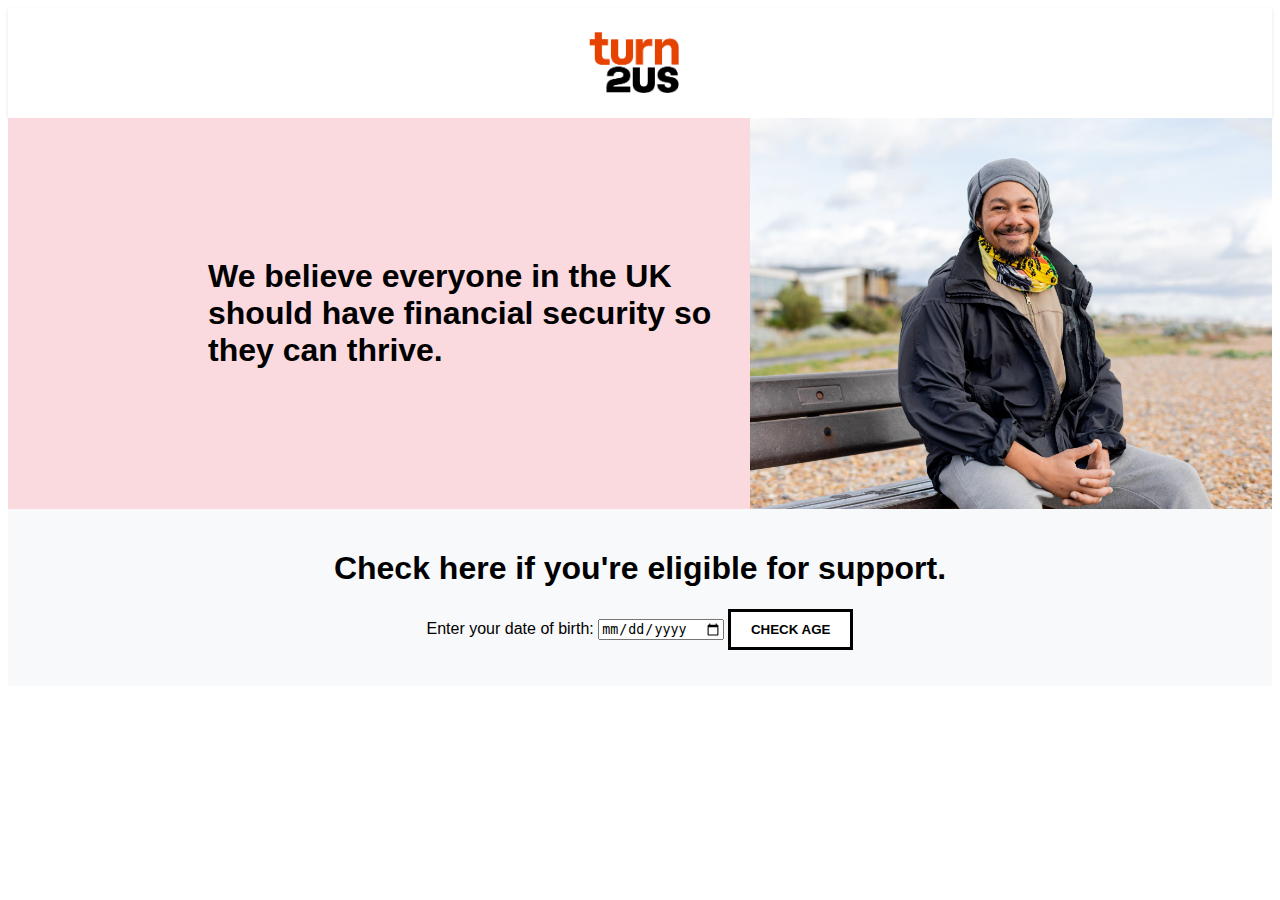
==== index.html @ b956a6eb "Create homepage layout for the website." ====
<!DOCTYPE html>
<html lang="en">
<head>
    <meta charset="UTF-8">
    <meta name="viewport" content="width=device-width, initial-scale=1.0">
    <title>Age Verification</title>
    <link rel="stylesheet" href="index.css">
</head>
<body>
    <header class="header">
        <div class="header_container">
            <div class="header__logo"> 
                <a href="/" rel="home">
                    <img src="Screenshot 2024-04-21 at 19.19.45.png" alt="Turn2Us Logo">
                </a>
            </div>
        </div>
    </header>
    
    <main>
        <div class="content-section">
            <div class="title-container">
                <h1>We believe everyone in the UK should have financial security so they can thrive.</h1>
            </div>
            <div class="image-container">
                <img src="Homepage-hero-banner-February-23-compressed-desktop.jpeg" alt="Smiling person sitting on a bench">
            </div>
        </div>
        
        <div class="horizontal-stripe2">
            <div class="container">
                <h1>Check here if you're eligible for support.</h1>
                <p></p>
                <form id="ageForm">
                    <label for="dob">Enter your date of birth:</label>
                    <input type="date" id="dob" name="dob" required>
                    <button type="submit">Check Age</button>
                    <p id="feedback"></p>
                </form>
            </div>
        </div>
        
    </main>
    <script src="index.js"></script>
</body>
</html>
---- index.css ----
body {
    font-family: "RobotoSlab","Helvetica","Arial",sans-serif;
    font-size: 1rem;
    color: #000;
    overflow-x: hidden
    
}


.header {
    background-color: #fff; 
    padding: 10px 0; 
    box-shadow: 0 2px 4px rgba(0,0,0,0.1); 
}


.header_container {
    width: 80%; 
    margin: 0 auto; 
    display: flex; 
    justify-content: center;
}


.header__logo img {
    height: auto;
    width: 120px; 
    display: block; 
}

.content-section {
    display: flex;
    align-items: center;
    justify-content: space-between;
    padding: 0px, 0px, 0px, 0px;
    background-color: #fadade;
}

.title-container {
    flex-basis: 50%;
    padding-right: 20px; 
    padding-left: 200px;
}

.image-container {
    flex-basis: 50%;
    display: flex;
    justify-content: flex-end;
}

.image-container img {
    max-width: 100%;
    height: auto;
}

.horizontal-stripe2 {
    background-color: #f8f9fa; 
    width: 100%; 
    padding: 20px 0; 
    text-align: center; 
}

button {
    background-color: #ffffff;
    border-color: #000;
    color: #000000; 
    padding: 10px 20px; 
    border: solid; 
    border-width: 3px;
    text-transform: uppercase; 
    font-weight: bold; 
    text-decoration: none;
    display: inline-block; 
    cursor: pointer; 
    transition: background-color 0.3s ease; 
  }

  button:hover {
    border-color: #f47738;
    color: #f47738;
   
  }
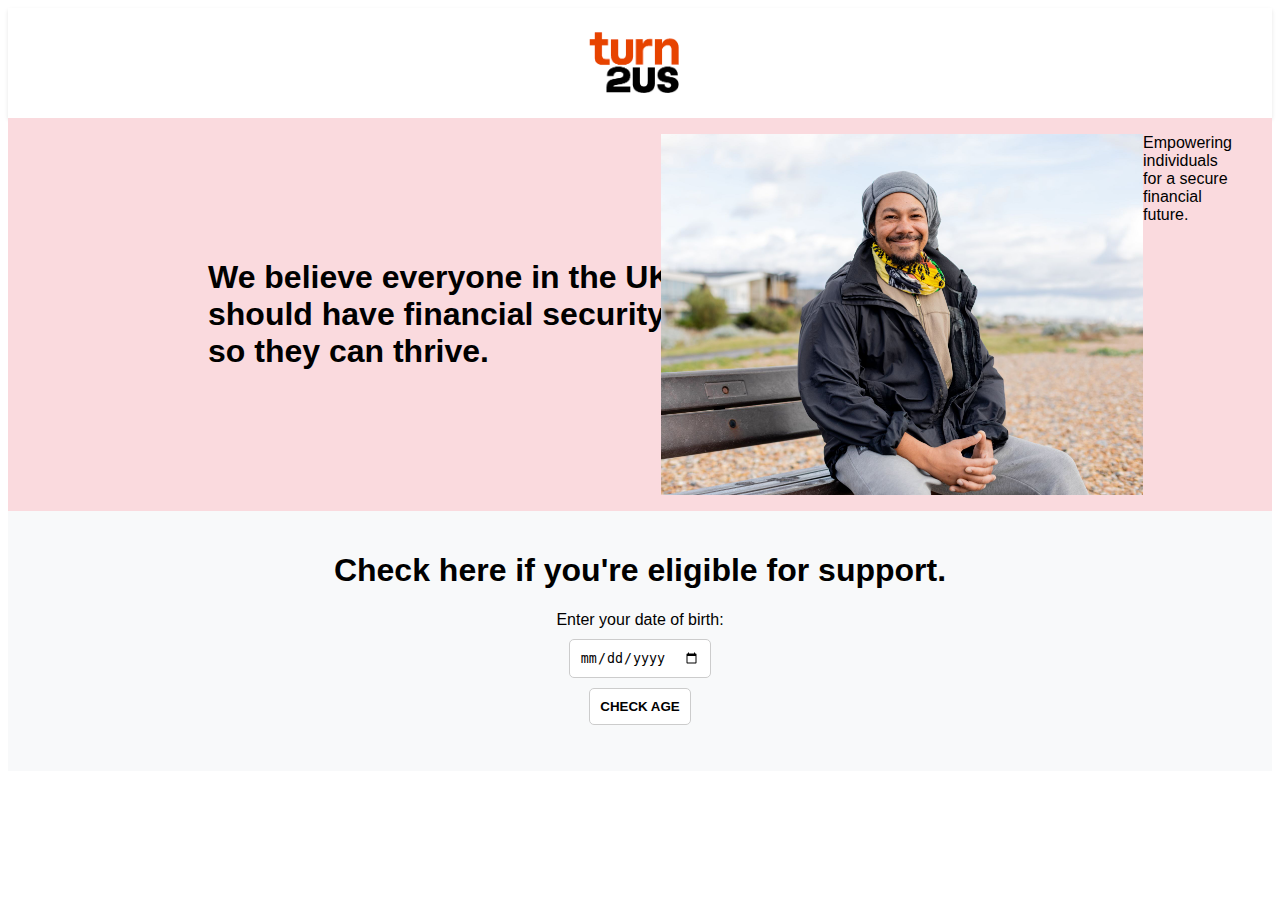
==== commit 5e88301f: "Update html to semantic html" ====
--- a/index.html
+++ b/index.html
@@ -8,26 +8,27 @@
 </head>
 <body>
     <header class="header">
-        <div class="header_container">
+        <nav class="header_container">
             <div class="header__logo"> 
                 <a href="/" rel="home">
                     <img src="Screenshot 2024-04-21 at 19.19.45.png" alt="Turn2Us Logo">
                 </a>
             </div>
-        </div>
+        </nav>
     </header>
     
     <main>
-        <div class="content-section">
+        <section class="content-section">
             <div class="title-container">
                 <h1>We believe everyone in the UK should have financial security so they can thrive.</h1>
             </div>
-            <div class="image-container">
+            <figure class="image-container">
                 <img src="Homepage-hero-banner-February-23-compressed-desktop.jpeg" alt="Smiling person sitting on a bench">
-            </div>
-        </div>
+                <figcaption>Empowering individuals for a secure financial future.</figcaption>
+            </figure>
+        </section>
         
-        <div class="horizontal-stripe2">
+        <section class="horizontal-stripe2">
             <div class="container">
                 <h1>Check here if you're eligible for support.</h1>
                 <p></p>
@@ -38,7 +39,7 @@
                     <p id="feedback"></p>
                 </form>
             </div>
-        </div>
+        </section>
         
     </main>
     <script src="index.js"></script>
--- a/index.css
+++ b/index.css
@@ -82,4 +82,25 @@
   }
 
 
+  form {
+    display: flex;
+    flex-direction: column;
+    width: 100%;
+    align-items: center;
+    align-content: center;
+}
+
+input[type="date"], button {
+    padding: 10px;
+    margin-top: 10px;
+    border-radius: 5px;
+    border: 1px solid #ccc;
+}
+
+#feedback {
+    
+    margin-top: 10px;
+}
+
+
   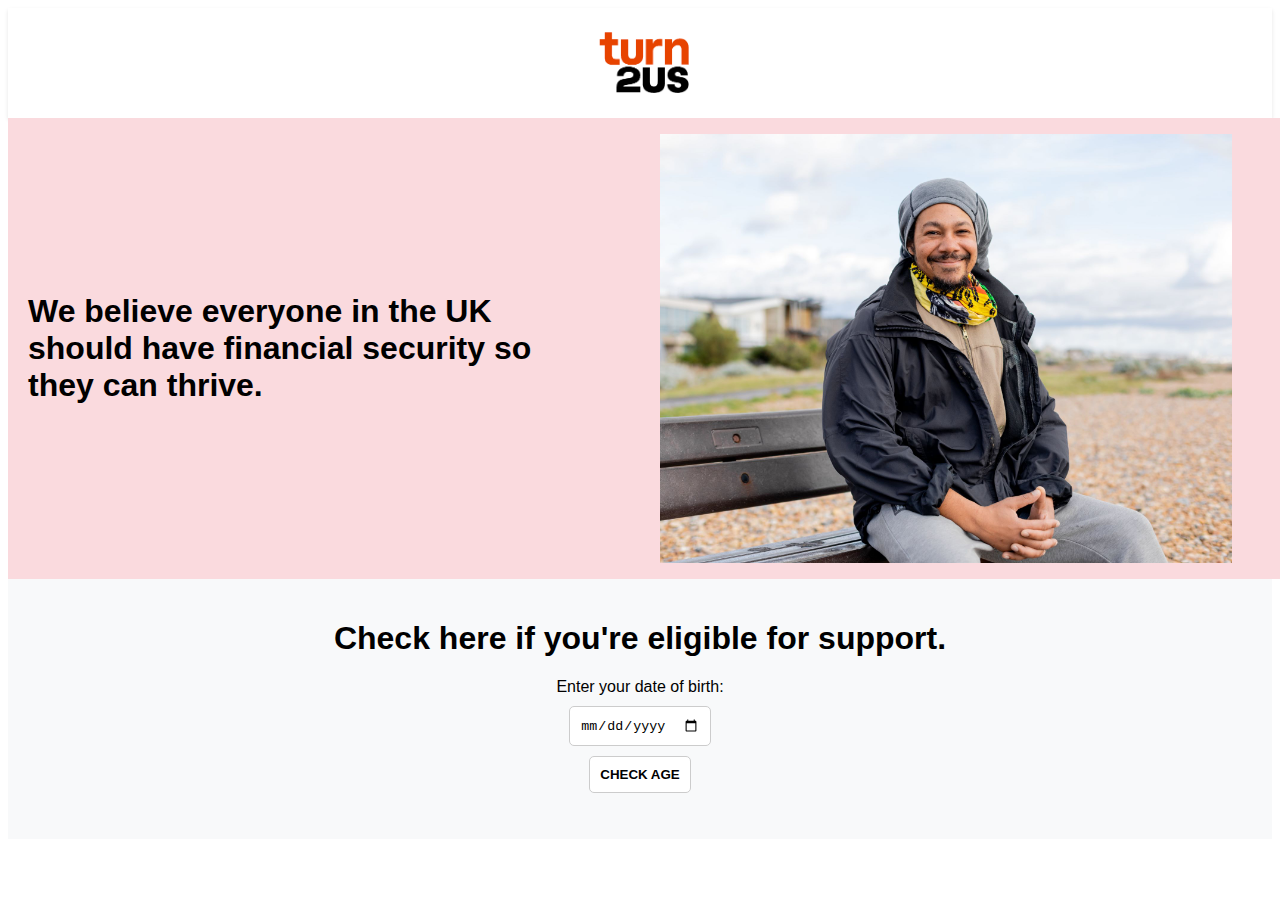
==== commit f26f0d5e: "- Update to make design mobile responsive" ====
--- a/index.html
+++ b/index.html
@@ -24,7 +24,6 @@
             </div>
             <figure class="image-container">
                 <img src="Homepage-hero-banner-February-23-compressed-desktop.jpeg" alt="Smiling person sitting on a bench">
-                <figcaption>Empowering individuals for a secure financial future.</figcaption>
             </figure>
         </section>
         
--- a/index.css
+++ b/index.css
@@ -103,4 +103,61 @@
 }
 
 
-  +
+
+.body, .header_container, .content-section, .title-container, .image-container {
+    width: 100%;
+    padding: 0 10px;
+}
+
+/**Mobile Responsive**/
+
+
+@media (max-width: 768px) {
+    .header_container {
+        flex-direction: column;
+        align-items: center;
+    }
+
+    .header__logo img {
+        width: 90px;
+    }
+
+    .content-section {
+        flex-direction: column;
+    }
+
+    .title-container, .image-container {
+        flex-basis: 100%;
+        padding: 10px 0;
+        text-align: center;
+    }
+
+    .title-container {
+        padding: 10px;
+    }
+
+    .image-container {
+        justify-content: center;
+    }
+
+    form {
+        width: 100%;
+        
+    }
+}
+
+@media (max-width: 480px) {
+    .title-container {
+        padding-left: 10px;
+    }
+
+    button, input[type="date"] {
+        width: 70%;
+    }
+}
+
+img {
+    max-width: 100%;
+    height: auto;
+}
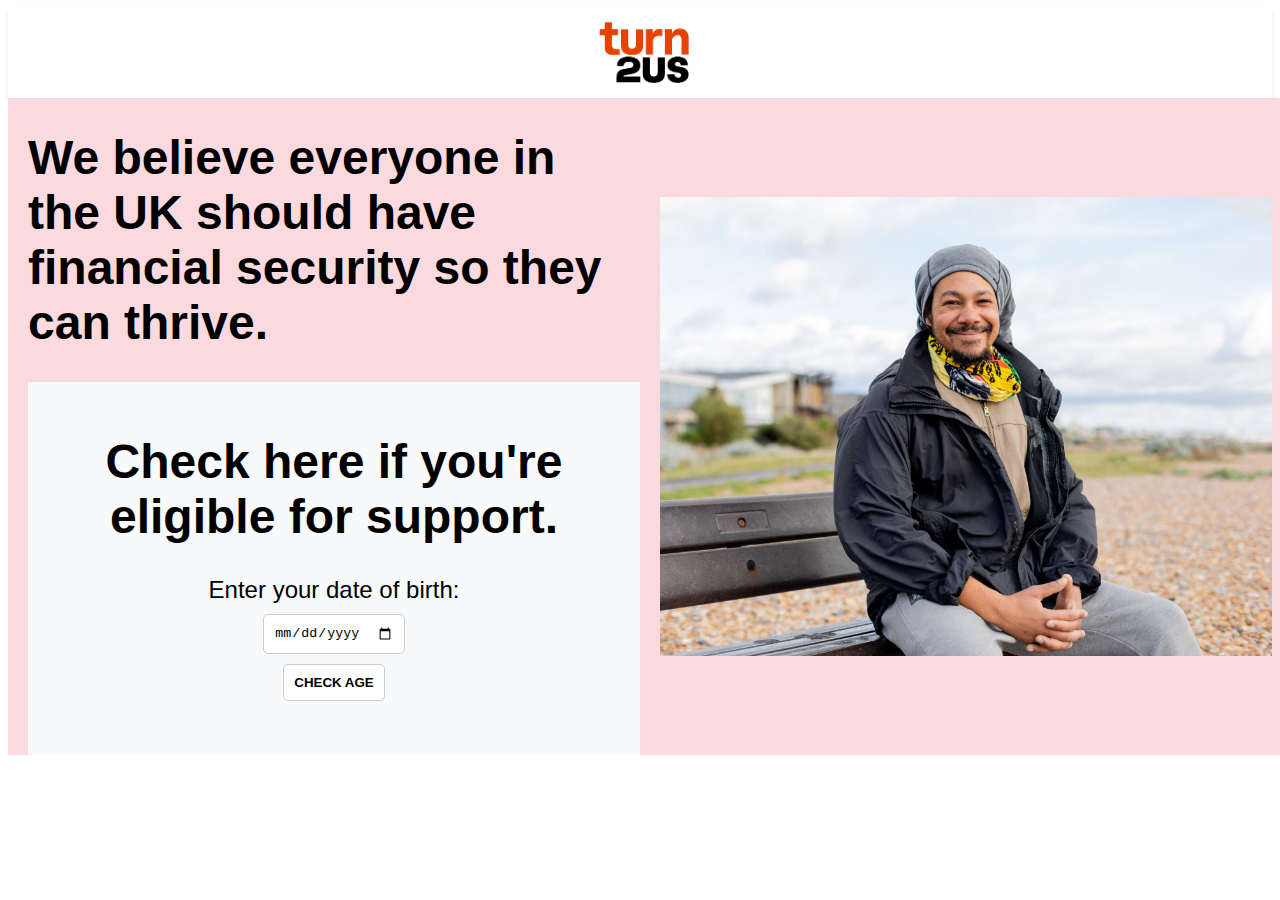
==== commit 0614f412: "Styling updates" ====
--- a/index.html
+++ b/index.html
@@ -21,24 +21,25 @@
         <section class="content-section">
             <div class="title-container">
                 <h1>We believe everyone in the UK should have financial security so they can thrive.</h1>
+                <section class="horizontal-stripe2">
+                    <div class="container">
+                        <h1>Check here if you're eligible for support.</h1>
+                        <p></p>
+                        <form id="ageForm">
+                            <label for="dob">Enter your date of birth:</label>
+                            <input type="date" id="dob" name="dob" required>
+                            <button type="submit">Check Age</button>
+                            <p id="feedback"></p>
+                        </form>
+                    </div>
+                </section>
             </div>
             <figure class="image-container">
                 <img src="Homepage-hero-banner-February-23-compressed-desktop.jpeg" alt="Smiling person sitting on a bench">
             </figure>
         </section>
         
-        <section class="horizontal-stripe2">
-            <div class="container">
-                <h1>Check here if you're eligible for support.</h1>
-                <p></p>
-                <form id="ageForm">
-                    <label for="dob">Enter your date of birth:</label>
-                    <input type="date" id="dob" name="dob" required>
-                    <button type="submit">Check Age</button>
-                    <p id="feedback"></p>
-                </form>
-            </div>
-        </section>
+       
         
     </main>
     <script src="index.js"></script>
--- a/index.css
+++ b/index.css
@@ -1,6 +1,6 @@
 body {
     font-family: "RobotoSlab","Helvetica","Arial",sans-serif;
-    font-size: 1rem;
+    font-size: 1.5rem;
     color: #000;
     overflow-x: hidden
     
@@ -9,7 +9,7 @@
 
 .header {
     background-color: #fff; 
-    padding: 10px 0; 
+    
     box-shadow: 0 2px 4px rgba(0,0,0,0.1); 
 }
 
@@ -32,8 +32,10 @@
     display: flex;
     align-items: center;
     justify-content: space-between;
-    padding: 0px, 0px, 0px, 0px;
+    padding: 0;
     background-color: #fadade;
+    margin: 0;
+    
 }
 
 .title-container {
@@ -46,6 +48,7 @@
     flex-basis: 50%;
     display: flex;
     justify-content: flex-end;
+    margin: 0;
 }
 
 .image-container img {
@@ -98,7 +101,6 @@
 }
 
 #feedback {
-    
     margin-top: 10px;
 }
 
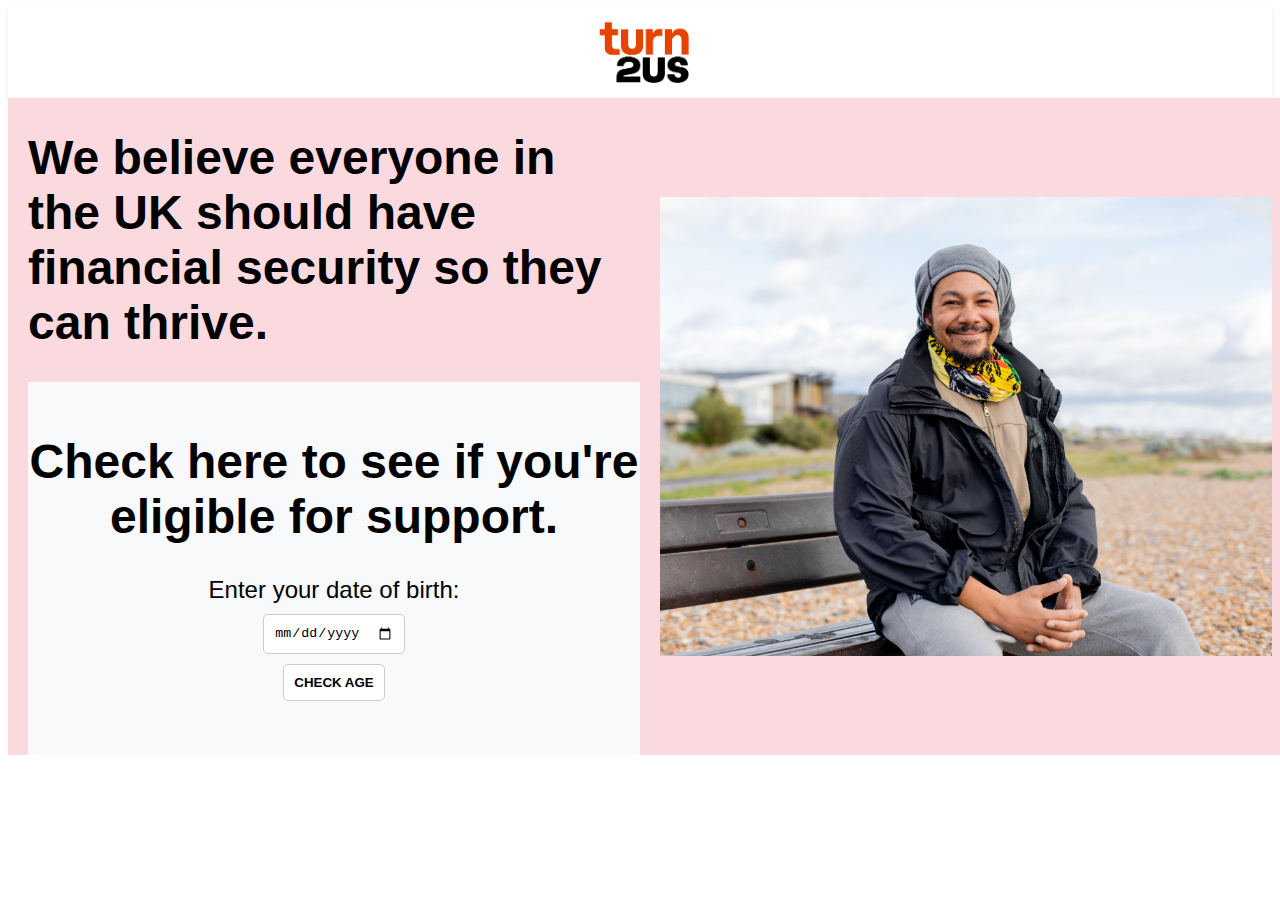
==== commit 991dc870: "Styling update" ====
--- a/index.html
+++ b/index.html
@@ -23,7 +23,7 @@
                 <h1>We believe everyone in the UK should have financial security so they can thrive.</h1>
                 <section class="horizontal-stripe2">
                     <div class="container">
-                        <h1>Check here if you're eligible for support.</h1>
+                        <h1>Check here to see if you're eligible for support.</h1>
                         <p></p>
                         <form id="ageForm">
                             <label for="dob">Enter your date of birth:</label>
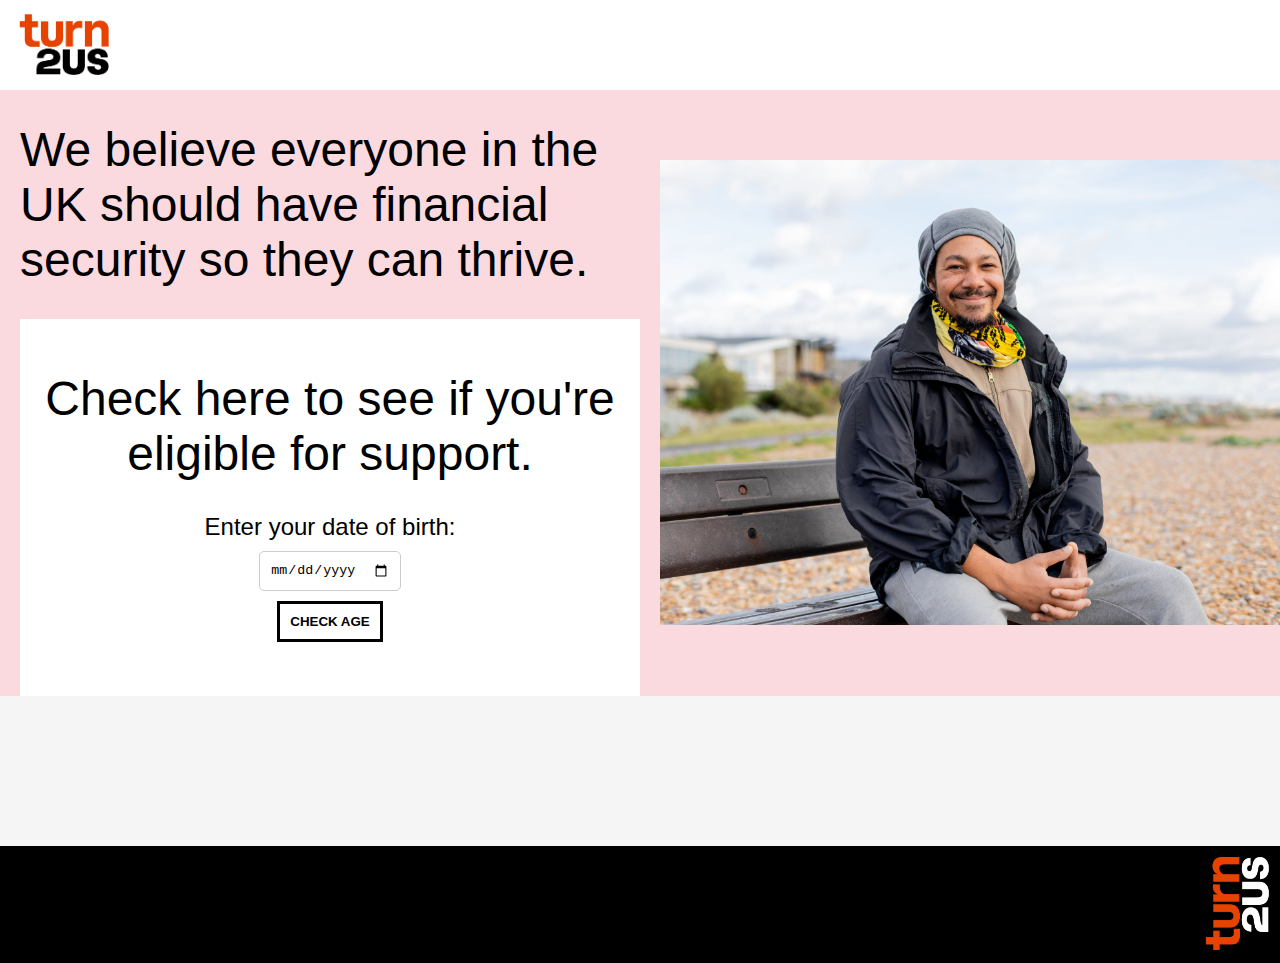
==== commit 0c6400da: "Styling updates" ====
--- a/index.html
+++ b/index.html
@@ -28,7 +28,7 @@
                         <form id="ageForm">
                             <label for="dob">Enter your date of birth:</label>
                             <input type="date" id="dob" name="dob" required>
-                            <button type="submit">Check Age</button>
+                            <button id="subBtn" type="submit">Check Age</button>
                             <p id="feedback"></p>
                         </form>
                     </div>
@@ -42,6 +42,17 @@
        
         
     </main>
+    <footer class="site-footer">
+        <div class="footer-container">
+            <div class="row">
+                <a id="footer-logo" href="/" rel="home">
+                    <img src="Screenshot 2024-04-23 at 18.18.53.png" alt="Turn2Us Footer Logo">
+                </a>
+
+            </div>
+        </div>
+    </footer>
+    
     <script src="index.js"></script>
 </body>
 </html>--- a/index.css
+++ b/index.css
@@ -1,13 +1,23 @@
 body {
+    display: flex;
+    flex-direction: column;
+    min-height: 100vh;
+    margin: 0;
+    padding: 0;
+    background-color: #f5f5f5;
     font-family: "RobotoSlab","Helvetica","Arial",sans-serif;
     font-size: 1.5rem;
     color: #000;
     overflow-x: hidden
-    
-}
-
+     
+}
+
+html {
+    overflow: auto;
+}
 
 .header {
+    width: 100%;
     background-color: #fff; 
     
     box-shadow: 0 2px 4px rgba(0,0,0,0.1); 
@@ -15,10 +25,10 @@
 
 
 .header_container {
-    width: 80%; 
+    width: 100%; 
     margin: 0 auto; 
     display: flex; 
-    justify-content: center;
+    justify-content: left;
 }
 
 
@@ -38,12 +48,30 @@
     
 }
 
+.content-section2 {
+    display: flex;
+    align-items: center;
+    min-height: 600px;
+    justify-content: space-between;
+    padding: 0;
+    background-color: #fadade;
+    margin: 0;
+    padding-right: 20px;
+    
+}
+
 .title-container {
     flex-basis: 50%;
     padding-right: 20px; 
     padding-left: 200px;
 }
 
+.title-container2 {
+    flex-basis: 50%;
+    padding-right: 50px; 
+    padding-left: 200px;
+}
+
 .image-container {
     flex-basis: 50%;
     display: flex;
@@ -57,10 +85,11 @@
 }
 
 .horizontal-stripe2 {
-    background-color: #f8f9fa; 
+    background-color: #ffffff; 
     width: 100%; 
     padding: 20px 0; 
     text-align: center; 
+    margin: 0;
 }
 
 button {
@@ -84,6 +113,9 @@
    
   }
 
+  h1 {
+    font-weight: 400;
+  }
 
   form {
     display: flex;
@@ -129,6 +161,18 @@
         flex-direction: column;
     }
 
+    .content-section2 {
+        width: 100%;
+        display: flex;
+        flex-direction: column;
+        justify-content: center;
+    }
+
+    .title-container2 {
+        justify-content: center;
+        padding-left: 10px;
+    }
+
     .title-container, .image-container {
         flex-basis: 100%;
         padding: 10px 0;
@@ -139,6 +183,14 @@
         padding: 10px;
     }
 
+    .container2 {
+        width: 100%;
+       
+       justify-content: center;
+       margin-left: 10px;
+       
+    }
+
     .image-container {
         justify-content: center;
     }
@@ -163,3 +215,44 @@
     max-width: 100%;
     height: auto;
 }
+
+
+.site-footer {
+    width: 100%;
+    margin-top: auto;
+    background-color: #000000;
+    color: #fff;
+    padding: 0px 0;
+    font-size: 1rem;
+    text-align: center;
+    margin-top: 150px;
+}
+
+.site-footer ul {
+    list-style-type: none;
+    padding: 0;
+}
+
+.row {
+    width: 100%;
+    display: flex;
+    flex-wrap: wrap;
+    justify-content:right;
+}
+
+#footer-logo {
+    width: 5rem;
+}
+
+#back-link{
+    border: solid black 3px;
+    border-radius: 0;
+    background-color: #fff;
+}
+
+#subBtn{
+    border: solid black 3px;
+    border-radius: 0;
+    background-color: #fff;
+}
+
